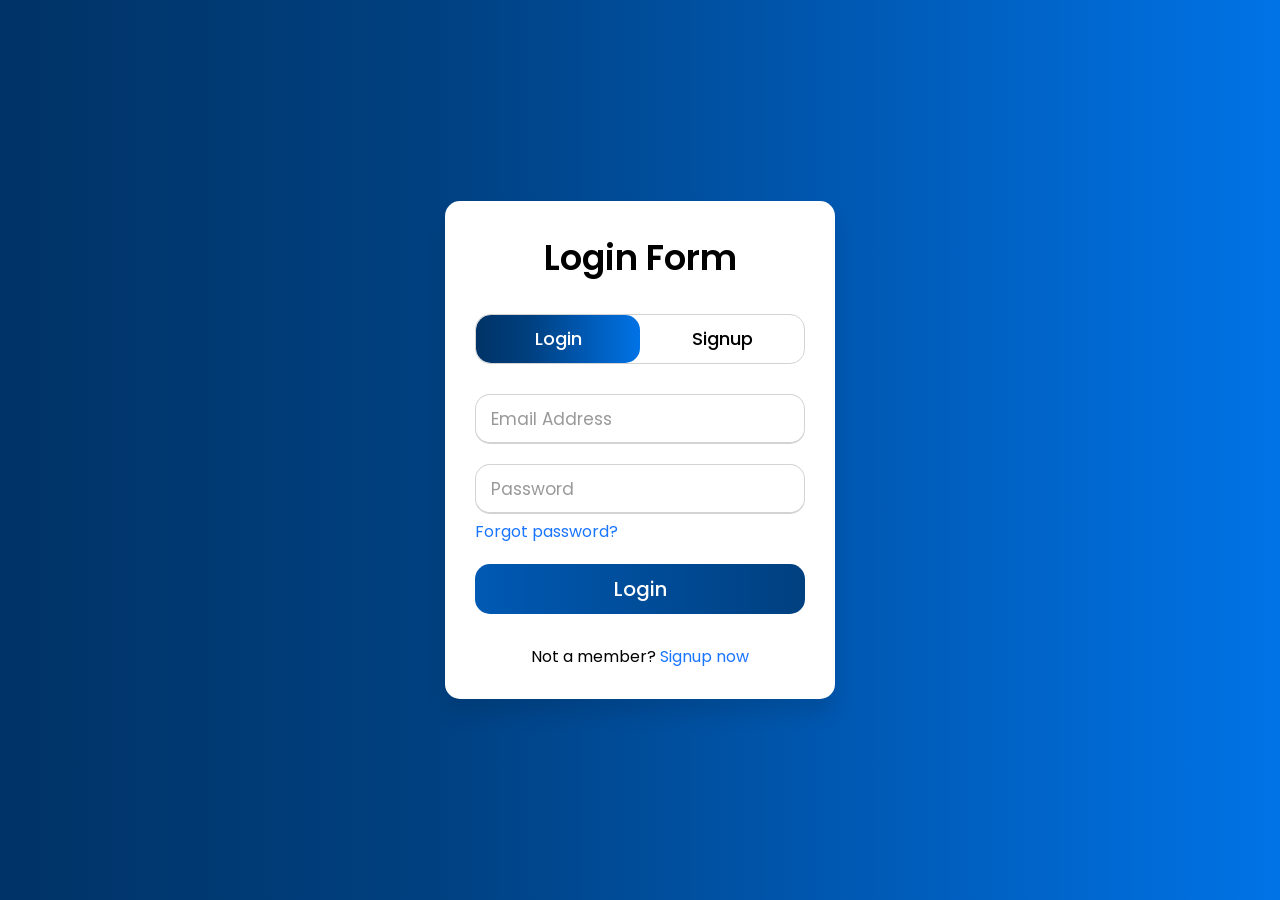
==== login.html @ bb29cb52 "lort" ====
<!DOCTYPE html>
<html lang="pt" >

<head>
  <meta charset="UTF-8">
  <script src="https://cpwebassets.codepen.io/assets/common/stopExecutionOnTimeout-f07739098a39bd4e74ddd974652dac904146f33fdc1ecab356e8c809a05faccb.js"></script>
  <title>Agro Lotus</title>
  <link rel="canonical" href="https://codepen.io/mr-zouraiz123/pen/ZEeKMVP">
<style>
@import url('https://fonts.googleapis.com/css?family=Poppins:400,500,600,700&display=swap');
*{
  margin: 0;
  padding: 0;
  box-sizing: border-box;
  font-family: 'Poppins', sans-serif;
}
html,body{
  display: grid;
  height: 100%;
  width: 100%;
  place-items: center;
  background: -webkit-linear-gradient(left, #003366,#004080,#0059b3
, #0073e6);
}
::selection{
  background: #1a75ff;
  color: #fff;
}
.wrapper{
  overflow: hidden;
  max-width: 390px;
  background: #fff;
  padding: 30px;
  border-radius: 15px;
  box-shadow: 0px 15px 20px rgba(0,0,0,0.1);
}
.wrapper .title-text{
  display: flex;
  width: 200%;
}
.wrapper .title{
  width: 50%;
  font-size: 35px;
  font-weight: 600;
  text-align: center;
  transition: all 0.6s cubic-bezier(0.68,-0.55,0.265,1.55);
}
.wrapper .slide-controls{
  position: relative;
  display: flex;
  height: 50px;
  width: 100%;
  overflow: hidden;
  margin: 30px 0 10px 0;
  justify-content: space-between;
  border: 1px solid lightgrey;
  border-radius: 15px;
}
.slide-controls .slide{
  height: 100%;
  width: 100%;
  color: #fff;
  font-size: 18px;
  font-weight: 500;
  text-align: center;
  line-height: 48px;
  cursor: pointer;
  z-index: 1;
  transition: all 0.6s ease;
}
.slide-controls label.signup{
  color: #000;
}
.slide-controls .slider-tab{
  position: absolute;
  height: 100%;
  width: 50%;
  left: 0;
  z-index: 0;
  border-radius: 15px;
  background: -webkit-linear-gradient(left,#003366,#004080,#0059b3
, #0073e6);
  transition: all 0.6s cubic-bezier(0.68,-0.55,0.265,1.55);
}
input[type="radio"]{
  display: none;
}
#signup:checked ~ .slider-tab{
  left: 50%;
}
#signup:checked ~ label.signup{
  color: #fff;
  cursor: default;
  user-select: none;
}
#signup:checked ~ label.login{
  color: #000;
}
#login:checked ~ label.signup{
  color: #000;
}
#login:checked ~ label.login{
  cursor: default;
  user-select: none;
}
.wrapper .form-container{
  width: 100%;
  overflow: hidden;
}
.form-container .form-inner{
  display: flex;
  width: 200%;
}
.form-container .form-inner form{
  width: 50%;
  transition: all 0.6s cubic-bezier(0.68,-0.55,0.265,1.55);
}
.form-inner form .field{
  height: 50px;
  width: 100%;
  margin-top: 20px;
}
.form-inner form .field input{
  height: 100%;
  width: 100%;
  outline: none;
  padding-left: 15px;
  border-radius: 15px;
  border: 1px solid lightgrey;
  border-bottom-width: 2px;
  font-size: 17px;
  transition: all 0.3s ease;
}
.form-inner form .field input:focus{
  border-color: #1a75ff;
  /* box-shadow: inset 0 0 3px #fb6aae; */
}
.form-inner form .field input::placeholder{
  color: #999;
  transition: all 0.3s ease;
}
form .field input:focus::placeholder{
  color: #1a75ff;
}
.form-inner form .pass-link{
  margin-top: 5px;
}
.form-inner form .signup-link{
  text-align: center;
  margin-top: 30px;
}
.form-inner form .pass-link a,
.form-inner form .signup-link a{
  color: #1a75ff;
  text-decoration: none;
}
.form-inner form .pass-link a:hover,
.form-inner form .signup-link a:hover{
  text-decoration: underline;
}
form .btn{
  height: 50px;
  width: 100%;
  border-radius: 15px;
  position: relative;
  overflow: hidden;
}
form .btn .btn-layer{
  height: 100%;
  width: 300%;
  position: absolute;
  left: -100%;
  background: -webkit-linear-gradient(right,#003366,#004080,#0059b3
, #0073e6);
  border-radius: 15px;
  transition: all 0.4s ease;;
}
form .btn:hover .btn-layer{
  left: 0;
}
form .btn input[type="submit"]{
  height: 100%;
  width: 100%;
  z-index: 1;
  position: relative;
  background: none;
  border: none;
  color: #fff;
  padding-left: 0;
  border-radius: 15px;
  font-size: 20px;
  font-weight: 500;
  cursor: pointer;
}
</style>

  <script>
  window.console = window.console || function(t) {};
</script>

  
  
</head>

<body translate="no">
  <div class="wrapper">
      <div class="title-text">
        <div class="title login">Login Form</div>
        <div class="title signup">Signup Form</div>
      </div>
      <div class="form-container">
        <div class="slide-controls">
          <input type="radio" name="slide" id="login" checked>
          <input type="radio" name="slide" id="signup">
          <label for="login" class="slide login">Login</label>
          <label for="signup" class="slide signup">Signup</label>
          <div class="slider-tab"></div>
        </div>
        <div class="form-inner">
          <form action="#" class="login">
            <div class="field">
              <input type="text" placeholder="Email Address" required>
            </div>
            <div class="field">
              <input type="password" placeholder="Password" required>
            </div>
            <div class="pass-link"><a href="#">Forgot password?</a></div>
            <div class="field btn">
              <div class="btn-layer"></div>
              <input type="submit" value="Login">
            </div>
            <div class="signup-link">Not a member? <a href="">Signup now</a></div>
          </form>
          <form action="#" class="signup">
            <div class="field">
              <input type="text" placeholder="Email Address" required>
            </div>
            <div class="field">
              <input type="password" placeholder="Password" required>
            </div>
            <div class="field">
              <input type="password" placeholder="Confirm password" required>
            </div>
            <div class="field btn">
              <div class="btn-layer"></div>
              <input type="submit" value="Signup">
            </div>
          </form>
        </div>
      </div>
    </div>
  
    <script id="rendered-js" >
const loginText = document.querySelector(".title-text .login");
const loginForm = document.querySelector("form.login");
const loginBtn = document.querySelector("label.login");
const signupBtn = document.querySelector("label.signup");
const signupLink = document.querySelector("form .signup-link a");
signupBtn.onclick = () => {
  loginForm.style.marginLeft = "-50%";
  loginText.style.marginLeft = "-50%";
};
loginBtn.onclick = () => {
  loginForm.style.marginLeft = "0%";
  loginText.style.marginLeft = "0%";
};
signupLink.onclick = () => {
  signupBtn.click();
  return false;
};
//# sourceURL=pen.js
  </script>

  
</body>

</html>
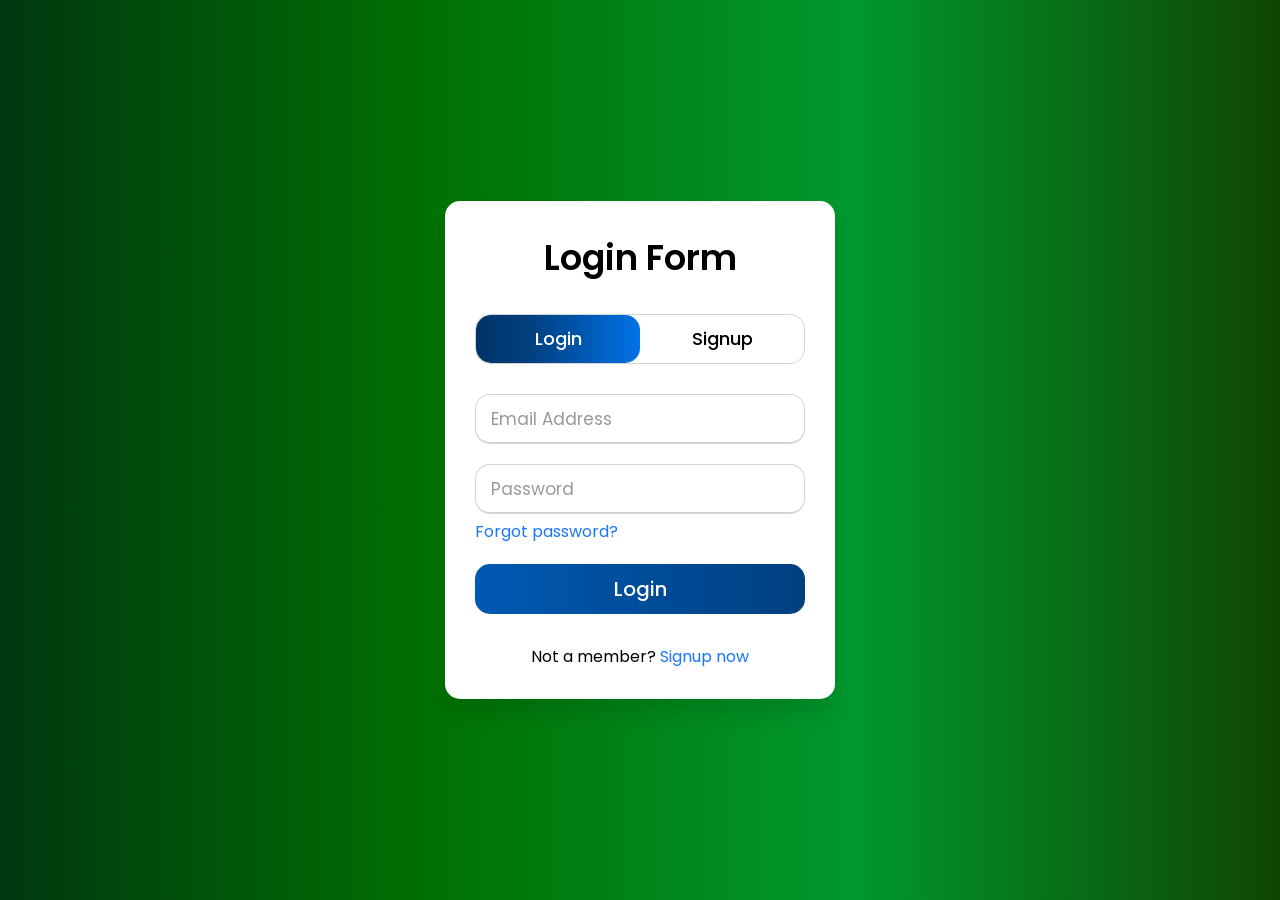
==== commit 11aea68c: "lotus" ====
--- a/login.html
+++ b/login.html
@@ -20,8 +20,8 @@
   height: 100%;
   width: 100%;
   place-items: center;
-  background: -webkit-linear-gradient(left, #003366,#004080,#0059b3
-, #0073e6);
+  background: -webkit-linear-gradient(left, #003810,#007002,#00982e
+, #0f4600);
 }
 ::selection{
   background: #1a75ff;
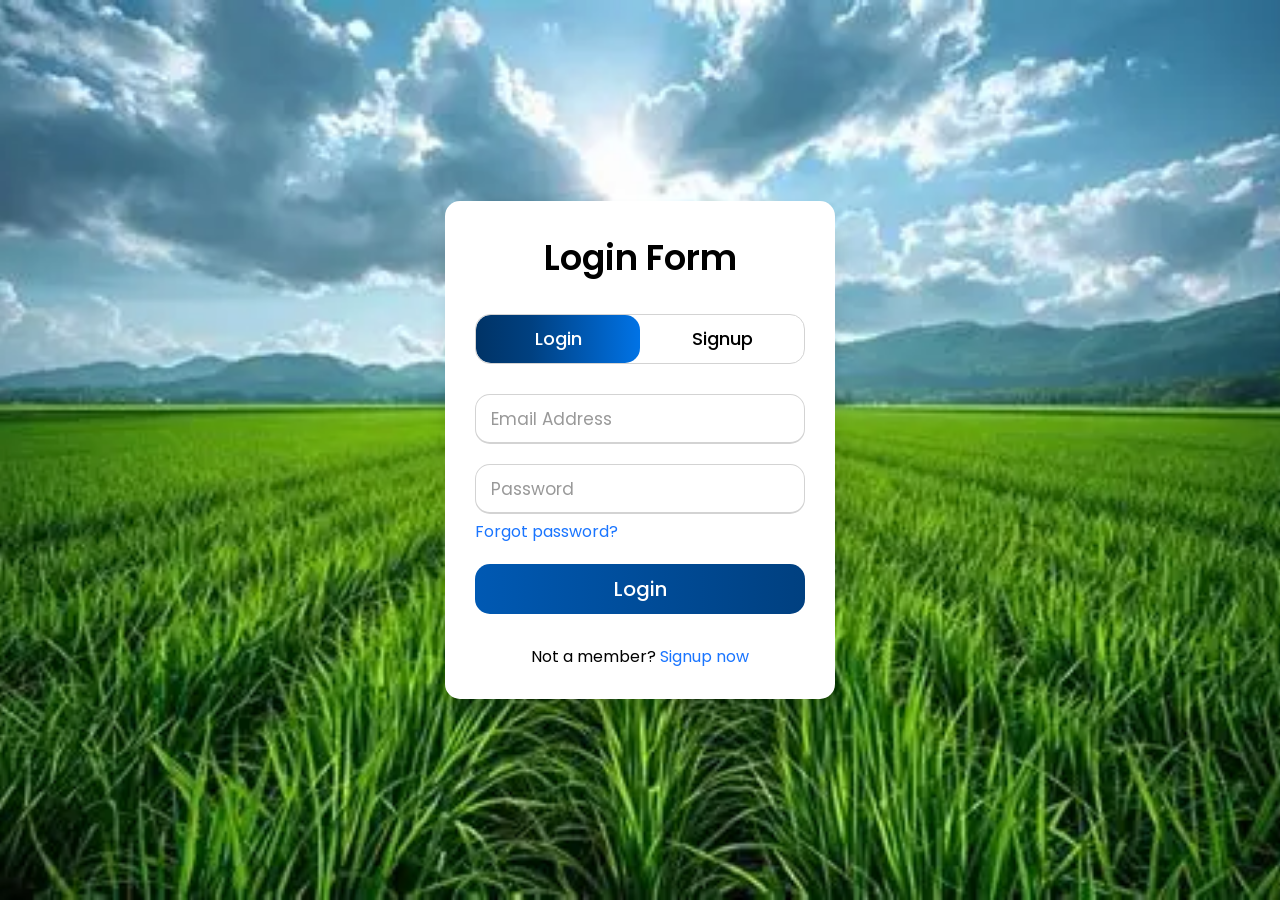
==== commit bef387d7: "back" ====
--- a/login.html
+++ b/login.html
@@ -20,8 +20,10 @@
   height: 100%;
   width: 100%;
   place-items: center;
-  background: -webkit-linear-gradient(left, #003810,#007002,#00982e
-, #0f4600);
+  background-image: url("OIP\ \(4\).webp");
+  background-repeat: no-repeat;
+  background-position: center center;
+  background-size: cover;
 }
 ::selection{
   background: #1a75ff;
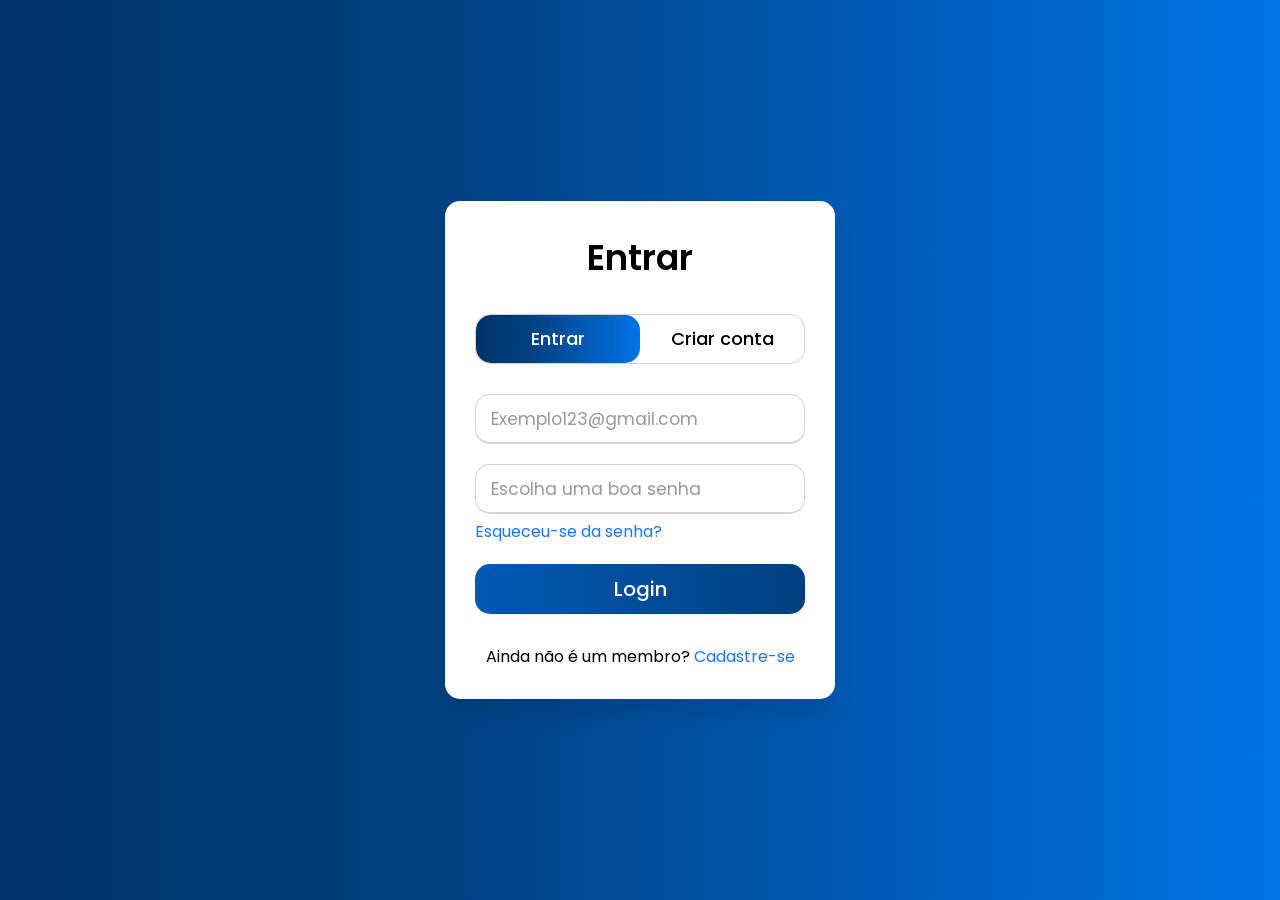
==== commit 782ece22: "tradução dos campos" ====
--- a/login.html
+++ b/login.html
@@ -7,242 +7,48 @@
   <script src="https://cpwebassets.codepen.io/assets/common/stopExecutionOnTimeout-f07739098a39bd4e74ddd974652dac904146f33fdc1ecab356e8c809a05faccb.js"></script>
   <title>Agro Lotus</title>
   <link rel="canonical" href="https://codepen.io/mr-zouraiz123/pen/ZEeKMVP">
-<style>
-@import url('https://fonts.googleapis.com/css?family=Poppins:400,500,600,700&display=swap');
-*{
-  margin: 0;
-  padding: 0;
-  box-sizing: border-box;
-  font-family: 'Poppins', sans-serif;
-}
-html,body{
-  display: grid;
-  height: 100%;
-  width: 100%;
-  place-items: center;
-  background-image: url("OIP\ \(4\).webp");
-  background-repeat: no-repeat;
-  background-position: center center;
-  background-size: cover;
-}
-::selection{
-  background: #1a75ff;
-  color: #fff;
-}
-.wrapper{
-  overflow: hidden;
-  max-width: 390px;
-  background: #fff;
-  padding: 30px;
-  border-radius: 15px;
-  box-shadow: 0px 15px 20px rgba(0,0,0,0.1);
-}
-.wrapper .title-text{
-  display: flex;
-  width: 200%;
-}
-.wrapper .title{
-  width: 50%;
-  font-size: 35px;
-  font-weight: 600;
-  text-align: center;
-  transition: all 0.6s cubic-bezier(0.68,-0.55,0.265,1.55);
-}
-.wrapper .slide-controls{
-  position: relative;
-  display: flex;
-  height: 50px;
-  width: 100%;
-  overflow: hidden;
-  margin: 30px 0 10px 0;
-  justify-content: space-between;
-  border: 1px solid lightgrey;
-  border-radius: 15px;
-}
-.slide-controls .slide{
-  height: 100%;
-  width: 100%;
-  color: #fff;
-  font-size: 18px;
-  font-weight: 500;
-  text-align: center;
-  line-height: 48px;
-  cursor: pointer;
-  z-index: 1;
-  transition: all 0.6s ease;
-}
-.slide-controls label.signup{
-  color: #000;
-}
-.slide-controls .slider-tab{
-  position: absolute;
-  height: 100%;
-  width: 50%;
-  left: 0;
-  z-index: 0;
-  border-radius: 15px;
-  background: -webkit-linear-gradient(left,#003366,#004080,#0059b3
-, #0073e6);
-  transition: all 0.6s cubic-bezier(0.68,-0.55,0.265,1.55);
-}
-input[type="radio"]{
-  display: none;
-}
-#signup:checked ~ .slider-tab{
-  left: 50%;
-}
-#signup:checked ~ label.signup{
-  color: #fff;
-  cursor: default;
-  user-select: none;
-}
-#signup:checked ~ label.login{
-  color: #000;
-}
-#login:checked ~ label.signup{
-  color: #000;
-}
-#login:checked ~ label.login{
-  cursor: default;
-  user-select: none;
-}
-.wrapper .form-container{
-  width: 100%;
-  overflow: hidden;
-}
-.form-container .form-inner{
-  display: flex;
-  width: 200%;
-}
-.form-container .form-inner form{
-  width: 50%;
-  transition: all 0.6s cubic-bezier(0.68,-0.55,0.265,1.55);
-}
-.form-inner form .field{
-  height: 50px;
-  width: 100%;
-  margin-top: 20px;
-}
-.form-inner form .field input{
-  height: 100%;
-  width: 100%;
-  outline: none;
-  padding-left: 15px;
-  border-radius: 15px;
-  border: 1px solid lightgrey;
-  border-bottom-width: 2px;
-  font-size: 17px;
-  transition: all 0.3s ease;
-}
-.form-inner form .field input:focus{
-  border-color: #1a75ff;
-  /* box-shadow: inset 0 0 3px #fb6aae; */
-}
-.form-inner form .field input::placeholder{
-  color: #999;
-  transition: all 0.3s ease;
-}
-form .field input:focus::placeholder{
-  color: #1a75ff;
-}
-.form-inner form .pass-link{
-  margin-top: 5px;
-}
-.form-inner form .signup-link{
-  text-align: center;
-  margin-top: 30px;
-}
-.form-inner form .pass-link a,
-.form-inner form .signup-link a{
-  color: #1a75ff;
-  text-decoration: none;
-}
-.form-inner form .pass-link a:hover,
-.form-inner form .signup-link a:hover{
-  text-decoration: underline;
-}
-form .btn{
-  height: 50px;
-  width: 100%;
-  border-radius: 15px;
-  position: relative;
-  overflow: hidden;
-}
-form .btn .btn-layer{
-  height: 100%;
-  width: 300%;
-  position: absolute;
-  left: -100%;
-  background: -webkit-linear-gradient(right,#003366,#004080,#0059b3
-, #0073e6);
-  border-radius: 15px;
-  transition: all 0.4s ease;;
-}
-form .btn:hover .btn-layer{
-  left: 0;
-}
-form .btn input[type="submit"]{
-  height: 100%;
-  width: 100%;
-  z-index: 1;
-  position: relative;
-  background: none;
-  border: none;
-  color: #fff;
-  padding-left: 0;
-  border-radius: 15px;
-  font-size: 20px;
-  font-weight: 500;
-  cursor: pointer;
-}
-</style>
 
-  <script>
-  window.console = window.console || function(t) {};
-</script>
-
-  
-  
+  <link rel="stylesheet" href="login.css"> 
 </head>
 
 <body translate="no">
   <div class="wrapper">
       <div class="title-text">
-        <div class="title login">Login Form</div>
-        <div class="title signup">Signup Form</div>
+        <div class="title login">Entrar</div>
+        <div class="title signup">Criar conta</div>
       </div>
       <div class="form-container">
         <div class="slide-controls">
           <input type="radio" name="slide" id="login" checked>
           <input type="radio" name="slide" id="signup">
-          <label for="login" class="slide login">Login</label>
-          <label for="signup" class="slide signup">Signup</label>
+          <label for="login" class="slide login">Entrar</label>
+          <label for="signup" class="slide signup">Criar conta</label>
           <div class="slider-tab"></div>
         </div>
         <div class="form-inner">
           <form action="#" class="login">
             <div class="field">
-              <input type="text" placeholder="Email Address" required>
+              <input type="email" placeholder="Exemplo123@gmail.com" required>
             </div>
             <div class="field">
-              <input type="password" placeholder="Password" required>
+              <input type="password" placeholder="Escolha uma boa senha" required>
             </div>
-            <div class="pass-link"><a href="#">Forgot password?</a></div>
+            <div class="pass-link"><a href="#">Esqueceu-se da senha?</a></div>
             <div class="field btn">
               <div class="btn-layer"></div>
               <input type="submit" value="Login">
             </div>
-            <div class="signup-link">Not a member? <a href="">Signup now</a></div>
+            <div class="signup-link">Ainda não é um membro? <a href="">Cadastre-se</a></div>
           </form>
           <form action="#" class="signup">
             <div class="field">
-              <input type="text" placeholder="Email Address" required>
+              <input type="text" placeholder="Exemplo123@gmail.com" required>
             </div>
             <div class="field">
-              <input type="password" placeholder="Password" required>
+              <input type="password" placeholder="Escolha uma boa senha" required>
             </div>
             <div class="field">
-              <input type="password" placeholder="Confirm password" required>
+              <input type="password" placeholder="Confirme a sua senha" required>
             </div>
             <div class="field btn">
               <div class="btn-layer"></div>
@@ -253,28 +59,9 @@
       </div>
     </div>
   
-    <script id="rendered-js" >
-const loginText = document.querySelector(".title-text .login");
-const loginForm = document.querySelector("form.login");
-const loginBtn = document.querySelector("label.login");
-const signupBtn = document.querySelector("label.signup");
-const signupLink = document.querySelector("form .signup-link a");
-signupBtn.onclick = () => {
-  loginForm.style.marginLeft = "-50%";
-  loginText.style.marginLeft = "-50%";
-};
-loginBtn.onclick = () => {
-  loginForm.style.marginLeft = "0%";
-  loginText.style.marginLeft = "0%";
-};
-signupLink.onclick = () => {
-  signupBtn.click();
-  return false;
-};
-//# sourceURL=pen.js
-  </script>
+    
 
-  
+    <script src="login.js"></script>
 </body>
 
 </html>
--- a/login.css
+++ b/login.css
@@ -0,0 +1,185 @@
+@import url('https://fonts.googleapis.com/css?family=Poppins:400,500,600,700&display=swap');
+*{
+  margin: 0;
+  padding: 0;
+  box-sizing: border-box;
+  font-family: 'Poppins', sans-serif;
+}
+html,body{
+  display: grid;
+  height: 100%;
+  width: 100%;
+  place-items: center;
+  background: -webkit-linear-gradient(left, #003366,#004080,#0059b3
+, #0073e6);
+}
+::selection{
+  background: #1a75ff;
+  color: #fff;
+}
+.wrapper{
+  overflow: hidden;
+  max-width: 390px;
+  background: #fff;
+  padding: 30px;
+  border-radius: 15px;
+  box-shadow: 0px 15px 20px rgba(0,0,0,0.1);
+}
+.wrapper .title-text{
+  display: flex;
+  width: 200%;
+}
+.wrapper .title{
+  width: 50%;
+  font-size: 35px;
+  font-weight: 600;
+  text-align: center;
+  transition: all 0.6s cubic-bezier(0.68,-0.55,0.265,1.55);
+}
+.wrapper .slide-controls{
+  position: relative;
+  display: flex;
+  height: 50px;
+  width: 100%;
+  overflow: hidden;
+  margin: 30px 0 10px 0;
+  justify-content: space-between;
+  border: 1px solid lightgrey;
+  border-radius: 15px;
+}
+.slide-controls .slide{
+  height: 100%;
+  width: 100%;
+  color: #fff;
+  font-size: 18px;
+  font-weight: 500;
+  text-align: center;
+  line-height: 48px;
+  cursor: pointer;
+  z-index: 1;
+  transition: all 0.6s ease;
+}
+.slide-controls label.signup{
+  color: #000;
+}
+.slide-controls .slider-tab{
+  position: absolute;
+  height: 100%;
+  width: 50%;
+  left: 0;
+  z-index: 0;
+  border-radius: 15px;
+  background: -webkit-linear-gradient(left,#003366,#004080,#0059b3
+, #0073e6);
+  transition: all 0.6s cubic-bezier(0.68,-0.55,0.265,1.55);
+}
+input[type="radio"]{
+  display: none;
+}
+#signup:checked ~ .slider-tab{
+  left: 50%;
+}
+#signup:checked ~ label.signup{
+  color: #fff;
+  cursor: default;
+  user-select: none;
+}
+#signup:checked ~ label.login{
+  color: #000;
+}
+#login:checked ~ label.signup{
+  color: #000;
+}
+#login:checked ~ label.login{
+  cursor: default;
+  user-select: none;
+}
+.wrapper .form-container{
+  width: 100%;
+  overflow: hidden;
+}
+.form-container .form-inner{
+  display: flex;
+  width: 200%;
+}
+.form-container .form-inner form{
+  width: 50%;
+  transition: all 0.6s cubic-bezier(0.68,-0.55,0.265,1.55);
+}
+.form-inner form .field{
+  height: 50px;
+  width: 100%;
+  margin-top: 20px;
+}
+.form-inner form .field input{
+  height: 100%;
+  width: 100%;
+  outline: none;
+  padding-left: 15px;
+  border-radius: 15px;
+  border: 1px solid lightgrey;
+  border-bottom-width: 2px;
+  font-size: 17px;
+  transition: all 0.3s ease;
+}
+.form-inner form .field input:focus{
+  border-color: #1a75ff;
+  /* box-shadow: inset 0 0 3px #fb6aae; */
+}
+.form-inner form .field input::placeholder{
+  color: #999;
+  transition: all 0.3s ease;
+}
+form .field input:focus::placeholder{
+  color: #1a75ff;
+}
+.form-inner form .pass-link{
+  margin-top: 5px;
+}
+.form-inner form .signup-link{
+  text-align: center;
+  margin-top: 30px;
+}
+.form-inner form .pass-link a,
+.form-inner form .signup-link a{
+  color: #1a75ff;
+  text-decoration: none;
+}
+.form-inner form .pass-link a:hover,
+.form-inner form .signup-link a:hover{
+  text-decoration: underline;
+}
+form .btn{
+  height: 50px;
+  width: 100%;
+  border-radius: 15px;
+  position: relative;
+  overflow: hidden;
+}
+form .btn .btn-layer{
+  height: 100%;
+  width: 300%;
+  position: absolute;
+  left: -100%;
+  background: -webkit-linear-gradient(right,#003366,#004080,#0059b3
+, #0073e6);
+  border-radius: 15px;
+  transition: all 0.4s ease;;
+}
+form .btn:hover .btn-layer{
+  left: 0;
+}
+form .btn input[type="submit"]{
+  height: 100%;
+  width: 100%;
+  z-index: 1;
+  position: relative;
+  background: none;
+  border: none;
+  color: #fff;
+  padding-left: 0;
+  border-radius: 15px;
+  font-size: 20px;
+  font-weight: 500;
+  cursor: pointer;
+}
